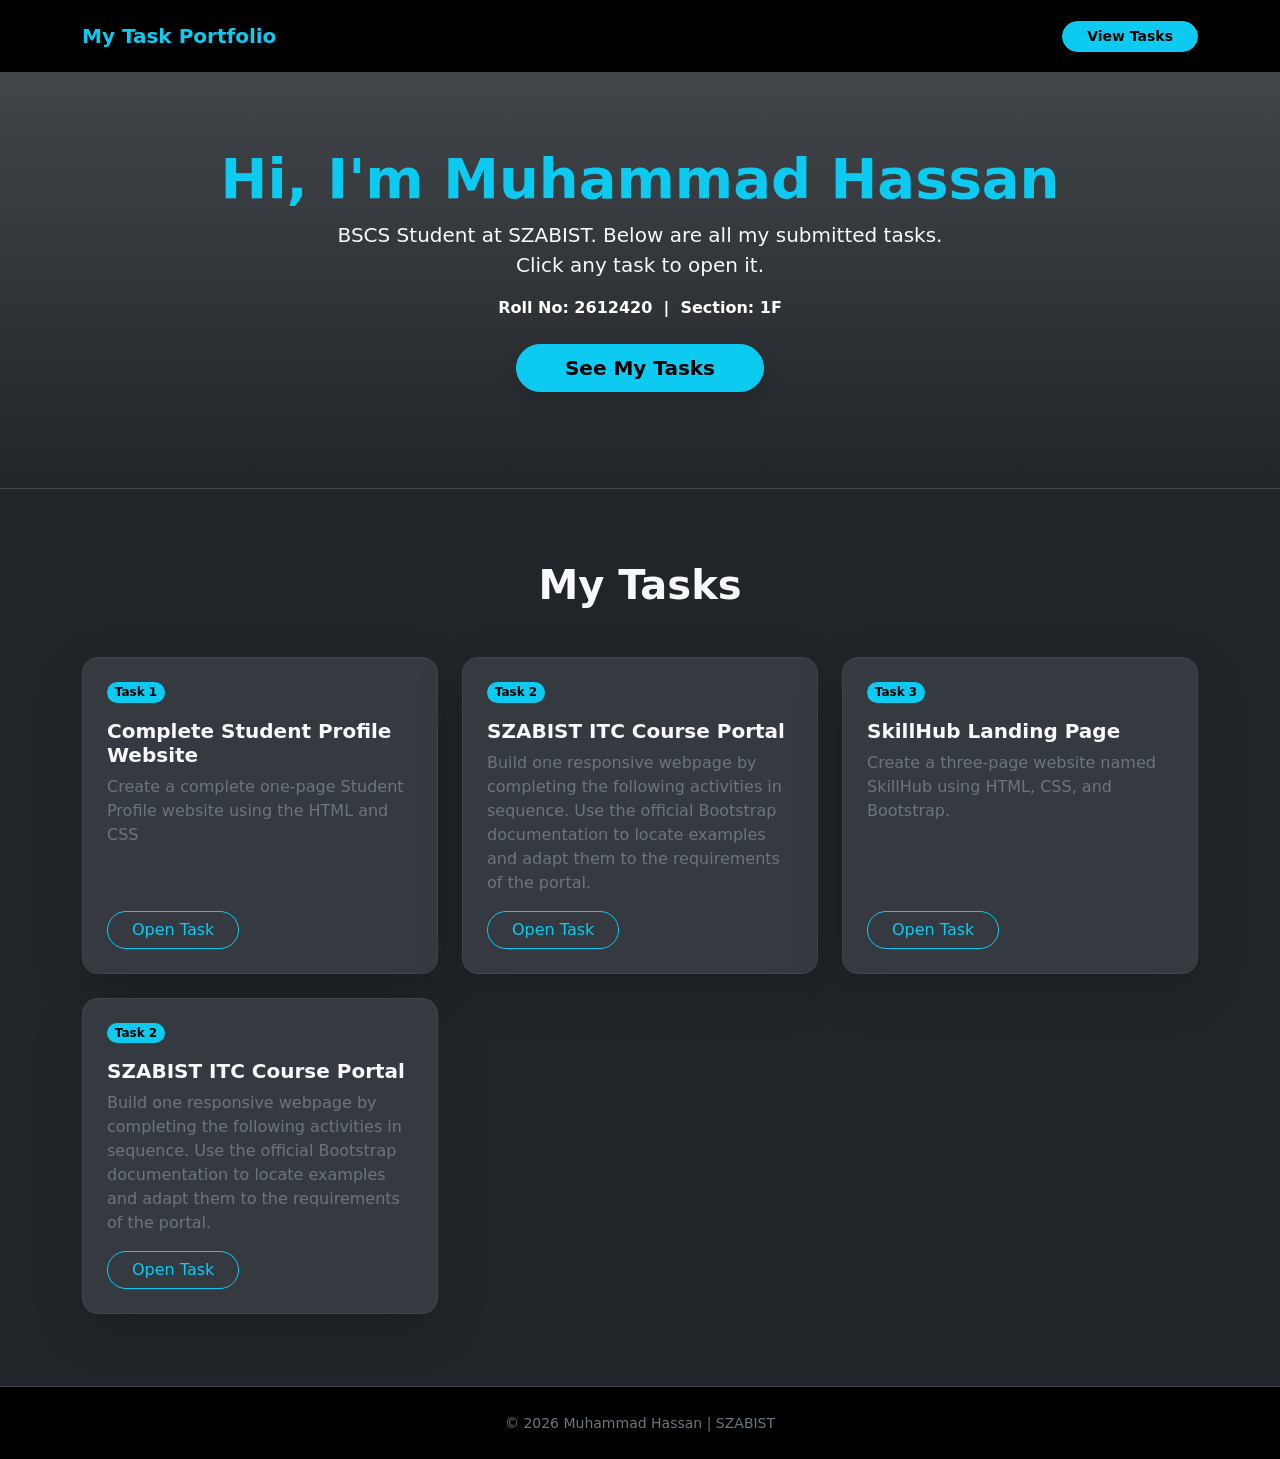
==== index.html @ cbb088bc "Update task descriptions and links in index.html" ====
<!DOCTYPE html>
<html lang="en" data-bs-theme="dark">

<head>
    <meta charset="UTF-8">
    <meta name="viewport" content="width=device-width, initial-scale=1.0">
    <title>Muhammad Hassan | Szabist Practicals</title>
    <link rel="stylesheet" href="https://cdn.jsdelivr.net/npm/bootstrap@5.3.8/dist/css/bootstrap.min.css">
</head>

<body class="bg-body text-body">

    <nav class="navbar bg-black sticky-top border-bottom border-secondary-subtle py-3" data-bs-theme="dark">
        <div class="container">
            <a class="navbar-brand fw-bold text-info" href="#">My Task Portfolio</a>
            <a href="#tasks" class="btn btn-info btn-sm rounded-pill px-4 fw-semibold">View Tasks</a>
        </div>
    </nav>

    <section class="bg-dark bg-gradient text-white text-center py-5 px-3 border-bottom border-secondary-subtle">
        <h1 class="display-4 fw-bolder mt-4 text-info">Hi, I'm Muhammad Hassan</h1>
        <p class="lead mx-auto col-12 col-md-8 col-lg-6 text-light">
            BSCS Student at SZABIST. Below are all my submitted tasks. Click any task to open it.
        </p>
        <p class="text-white fw-semibold mb-4">Roll No: 2612420 &nbsp;|&nbsp; Section: 1F</p>
        <a href="#tasks" class="btn btn-info btn-lg rounded-pill px-5 fw-semibold shadow mb-5">See My Tasks</a>
    </section>

    <section id="tasks" class="container my-5 py-4">
        <h2 class="text-center fw-bold display-6 mb-5 text-light">My Tasks</h2>

        <div class="row g-4">
            <div class="col-12 col-md-6 col-lg-4">
                <div class="card h-100 bg-body-secondary border border-secondary-subtle shadow-lg rounded-4">
                    <div class="card-body p-4 d-flex flex-column">
                        <span class="badge text-bg-info rounded-pill align-self-start mb-3">Task 1</span>
                        <h5 class="card-title fw-bold text-light">Complete Student Profile Website</h5>
                        <p class="card-text text-secondary">Create a complete one-page Student Profile website using the
                            HTML and CSS</p>
                        <a href="Student-Profile-Website.html"
                            class="btn btn-outline-info rounded-pill px-4 mt-auto align-self-start" target="_blank">Open
                            Task</a>
                    </div>
                </div>
            </div>
            <div class="col-12 col-md-6 col-lg-4">
                <div class="card h-100 bg-body-secondary border border-secondary-subtle shadow-lg rounded-4">
                    <div class="card-body p-4 d-flex flex-column">
                        <span class="badge text-bg-info rounded-pill align-self-start mb-3">Task 2</span>
                        <h5 class="card-title fw-bold text-light">SZABIST ITC Course Portal</h5>
                        <p class="card-text text-secondary">Build one responsive webpage by completing the following
                            activities in sequence. Use the official Bootstrap
                            documentation to locate examples and adapt them to the requirements of the portal.</p>
                        <a href="Szabist-ITC-Portal.html"
                            class="btn btn-outline-info rounded-pill px-4 mt-auto align-self-start" target="_blank">Open
                            Task</a>
                    </div>
                </div>
            </div>
            <div class="col-12 col-md-6 col-lg-4">
                <div class="card h-100 bg-body-secondary border border-secondary-subtle shadow-lg rounded-4">
                    <div class="card-body p-4 d-flex flex-column">
                        <span class="badge text-bg-info rounded-pill align-self-start mb-3">Task 3</span>
                        <h5 class="card-title fw-bold text-light">SkillHub Landing Page</h5>
                        <p class="card-text text-secondary">Create a three-page website named SkillHub using HTML, CSS, and Bootstrap.</p>
                        <a href="/SkillHub/index.html"
                            class="btn btn-outline-info rounded-pill px-4 mt-auto align-self-start" target="_blank">Open
                            Task</a>
                    </div>
                </div>
            </div>
            <div class="col-12 col-md-6 col-lg-4">
                <div class="card h-100 bg-body-secondary border border-secondary-subtle shadow-lg rounded-4">
                    <div class="card-body p-4 d-flex flex-column">
                        <span class="badge text-bg-info rounded-pill align-self-start mb-3">Task 2</span>
                        <h5 class="card-title fw-bold text-light">SZABIST ITC Course Portal</h5>
                        <p class="card-text text-secondary">Build one responsive webpage by completing the following
                            activities in sequence. Use the official Bootstrap
                            documentation to locate examples and adapt them to the requirements of the portal.</p>
                        <a href="Szabist-ITC-Portal.html"
                            class="btn btn-outline-info rounded-pill px-4 mt-auto align-self-start" target="_blank">Open
                            Task</a>
                    </div>
    </section>
    <footer class="bg-black text-secondary text-center py-4 border-top border-secondary-subtle">
        <small>&copy; 2026 Muhammad Hassan | SZABIST</small>
    </footer>
    <script src="https://cdn.jsdelivr.net/npm/bootstrap@5.3.8/dist/js/bootstrap.bundle.min.js"></script>
</body>

</html>
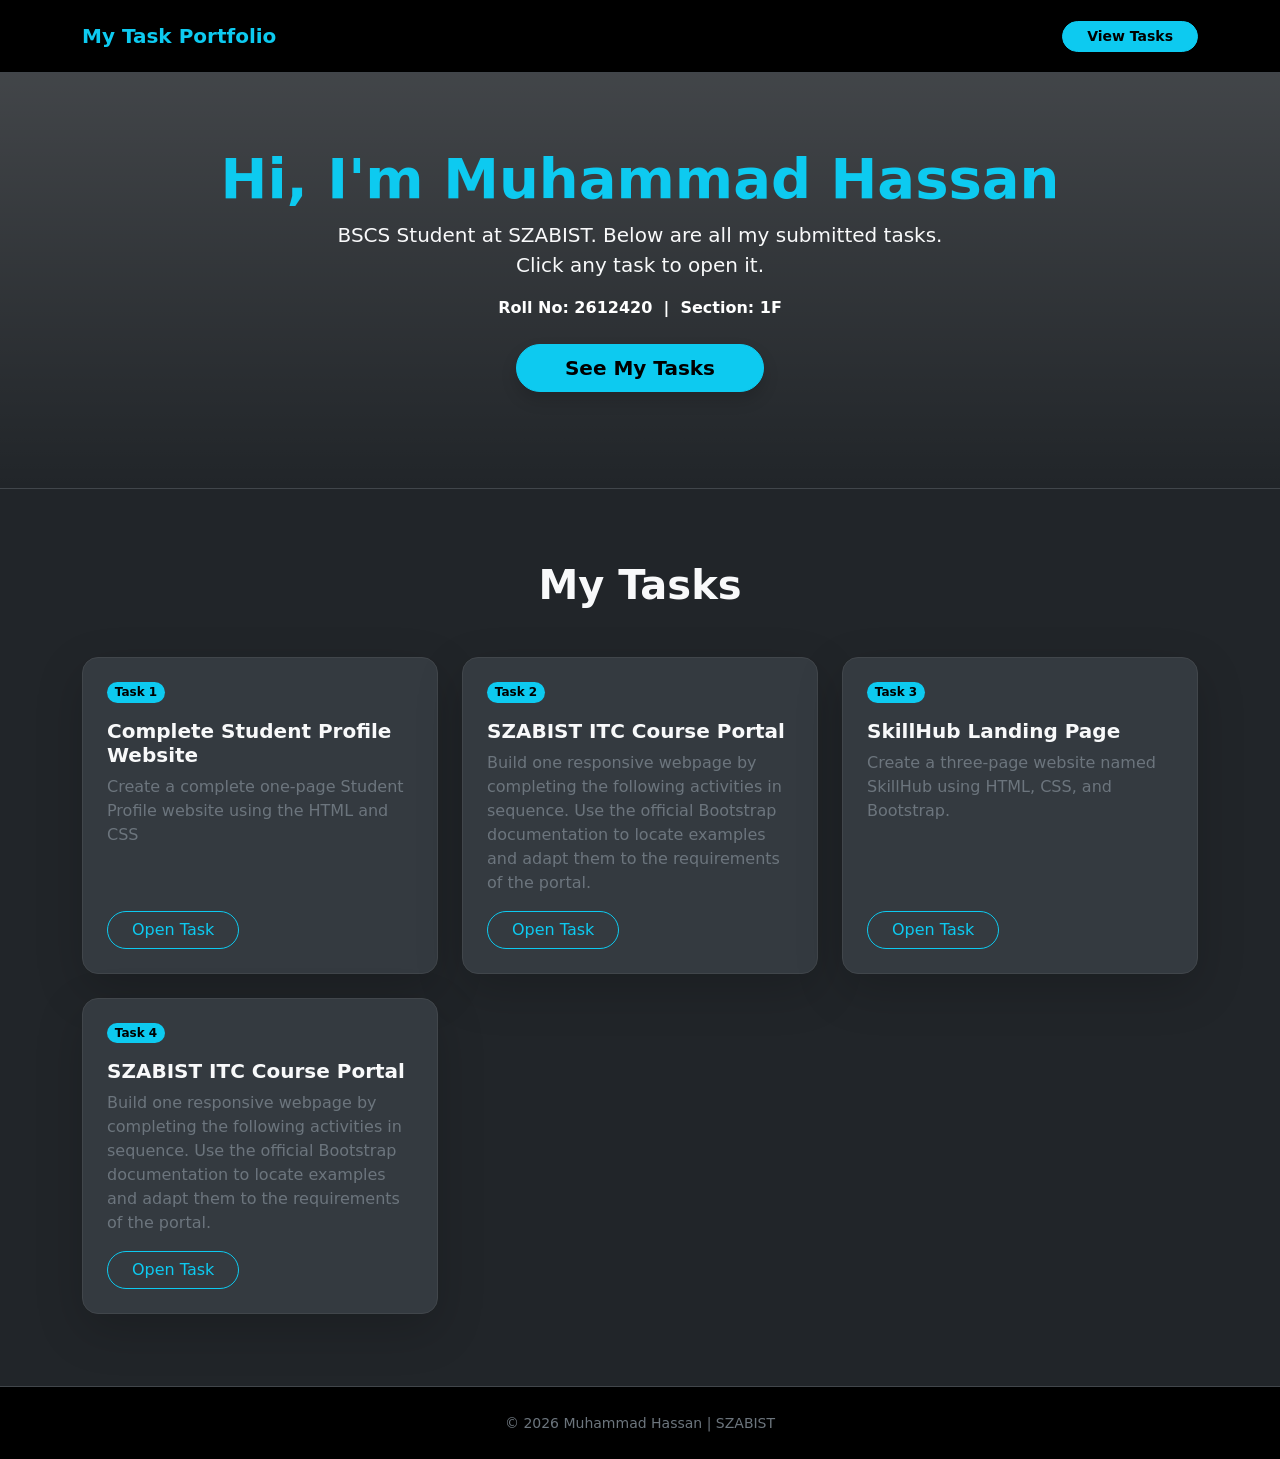
==== commit 3dcba78a: "Change badge text from 'Task 2' to 'Task 4'" ====
--- a/index.html
+++ b/index.html
@@ -72,7 +72,7 @@
             <div class="col-12 col-md-6 col-lg-4">
                 <div class="card h-100 bg-body-secondary border border-secondary-subtle shadow-lg rounded-4">
                     <div class="card-body p-4 d-flex flex-column">
-                        <span class="badge text-bg-info rounded-pill align-self-start mb-3">Task 2</span>
+                        <span class="badge text-bg-info rounded-pill align-self-start mb-3">Task 4</span>
                         <h5 class="card-title fw-bold text-light">SZABIST ITC Course Portal</h5>
                         <p class="card-text text-secondary">Build one responsive webpage by completing the following
                             activities in sequence. Use the official Bootstrap
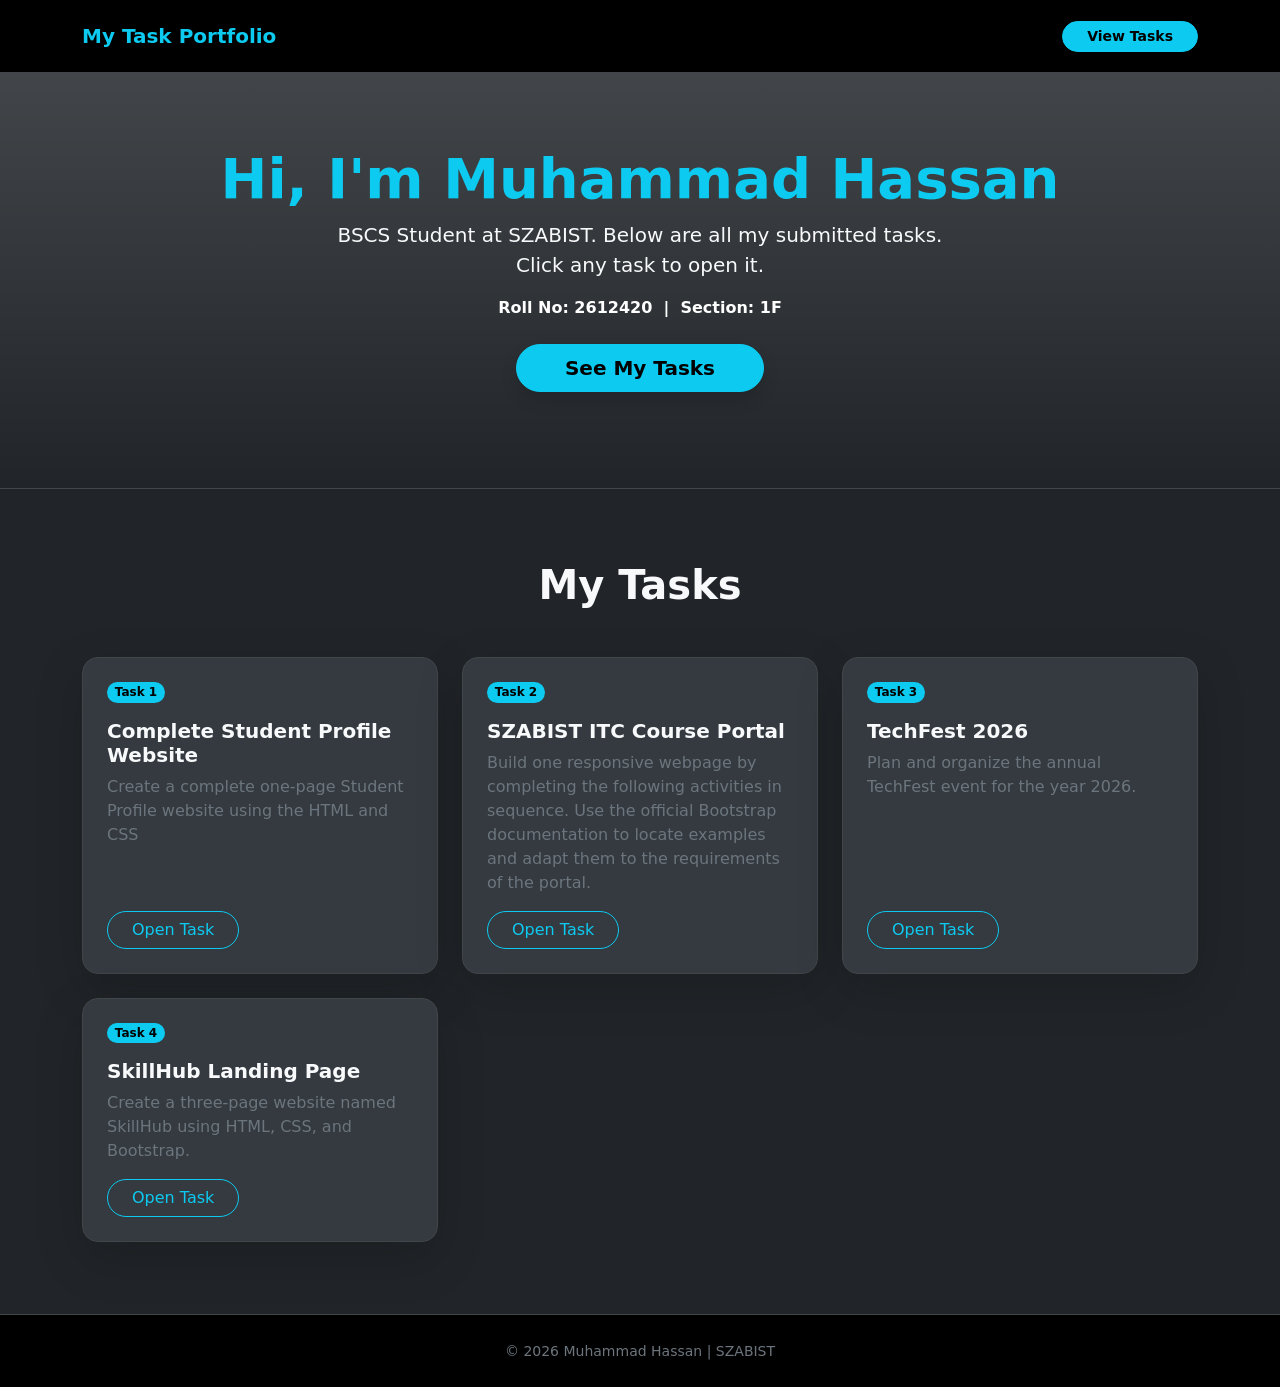
==== commit 1b33f029: "Update project tasks in index.html" ====
--- a/index.html
+++ b/index.html
@@ -61,9 +61,9 @@
                 <div class="card h-100 bg-body-secondary border border-secondary-subtle shadow-lg rounded-4">
                     <div class="card-body p-4 d-flex flex-column">
                         <span class="badge text-bg-info rounded-pill align-self-start mb-3">Task 3</span>
-                        <h5 class="card-title fw-bold text-light">SkillHub Landing Page</h5>
-                        <p class="card-text text-secondary">Create a three-page website named SkillHub using HTML, CSS, and Bootstrap.</p>
-                        <a href="/SkillHub/index.html"
+                        <h5 class="card-title fw-bold text-light">TechFest 2026</h5>
+                        <p class="card-text text-secondary">Plan and organize the annual TechFest event for the year 2026.</p>
+                        <a href="TechFest-2026.html"
                             class="btn btn-outline-info rounded-pill px-4 mt-auto align-self-start" target="_blank">Open
                             Task</a>
                     </div>
@@ -73,11 +73,9 @@
                 <div class="card h-100 bg-body-secondary border border-secondary-subtle shadow-lg rounded-4">
                     <div class="card-body p-4 d-flex flex-column">
                         <span class="badge text-bg-info rounded-pill align-self-start mb-3">Task 4</span>
-                        <h5 class="card-title fw-bold text-light">SZABIST ITC Course Portal</h5>
-                        <p class="card-text text-secondary">Build one responsive webpage by completing the following
-                            activities in sequence. Use the official Bootstrap
-                            documentation to locate examples and adapt them to the requirements of the portal.</p>
-                        <a href="Szabist-ITC-Portal.html"
+                        <h5 class="card-title fw-bold text-light">SkillHub Landing Page</h5>
+                        <p class="card-text text-secondary">Create a three-page website named SkillHub using HTML, CSS, and Bootstrap.</p>
+                            <a href="/SkillHub/index.html"
                             class="btn btn-outline-info rounded-pill px-4 mt-auto align-self-start" target="_blank">Open
                             Task</a>
                     </div>
